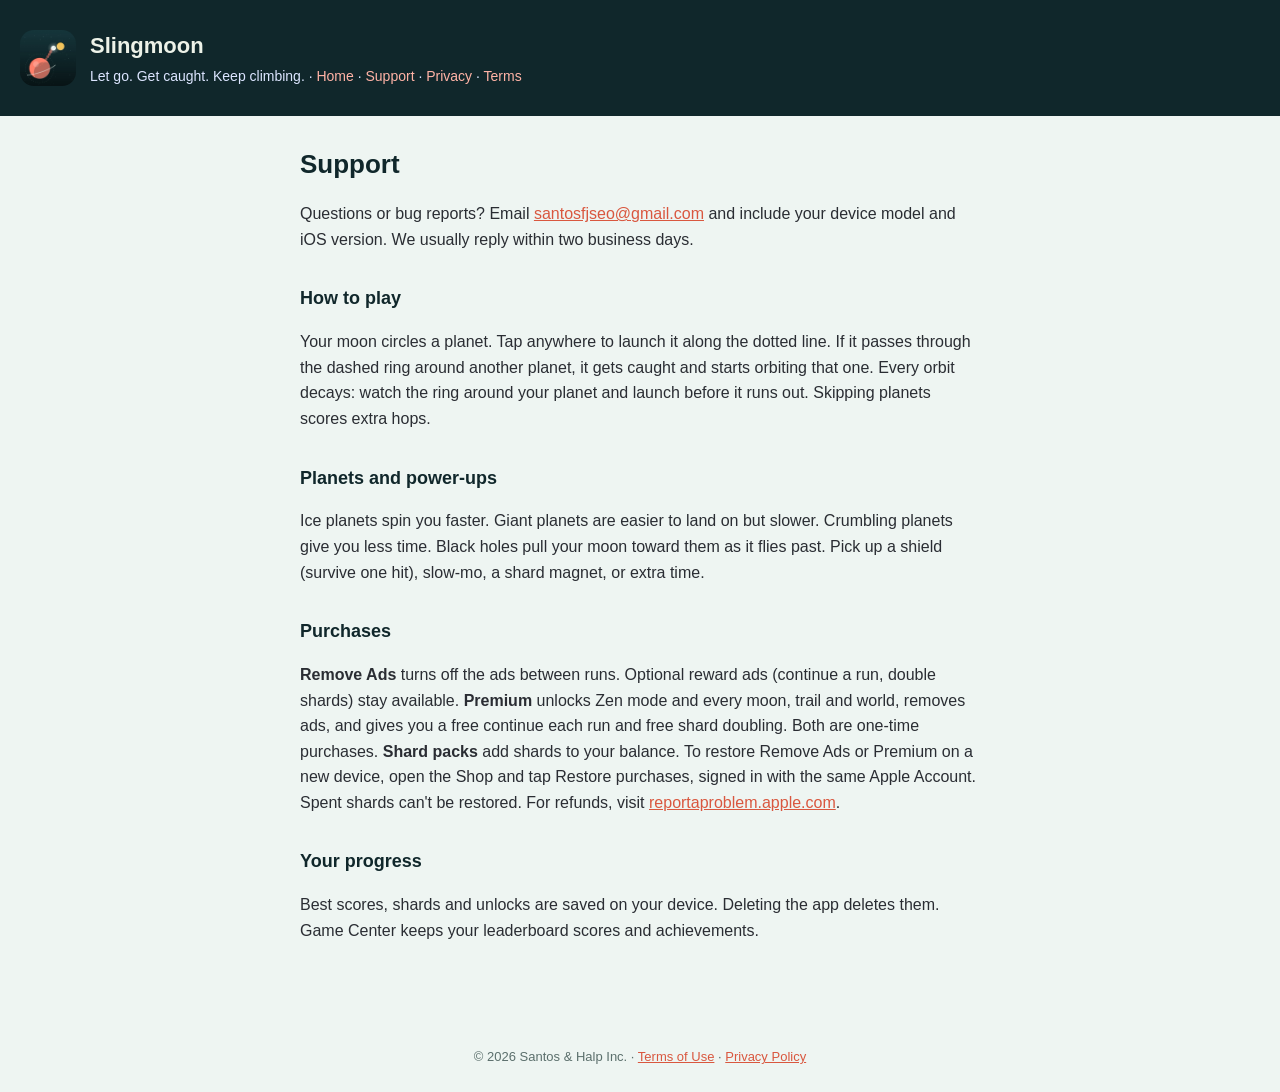
==== support.html @ 60c96d05 "Slingmoon site" ====
<!doctype html><html lang="en"><head><meta charset="utf-8"><meta name="viewport" content="width=device-width,initial-scale=1"><link rel="stylesheet" href="style.css"><link rel="icon" href="icon.png"><title>Support · Slingmoon</title></head><body>
<header><div class="wrap"><img src="icon.png" alt=""><div><h1>Slingmoon</h1><p>Let go. Get caught. Keep climbing. · <a href="index.html">Home</a> · <a href="support.html">Support</a> · <a href="privacy.html">Privacy</a> · <a href="terms.html">Terms</a></p></div></div></header><main>
<h2>Support</h2>
<p>Questions or bug reports? Email <a href="mailto:santosfjseo@gmail.com?subject=Slingmoon%20support">santosfjseo@gmail.com</a> and include your device model and iOS version. We usually reply within two business days.</p>
<h3>How to play</h3>
<p>Your moon circles a planet. Tap anywhere to launch it along the dotted line. If it passes through the dashed ring around another planet, it gets caught and starts orbiting that one. Every orbit decays: watch the ring around your planet and launch before it runs out. Skipping planets scores extra hops.</p>
<h3>Planets and power-ups</h3>
<p>Ice planets spin you faster. Giant planets are easier to land on but slower. Crumbling planets give you less time. Black holes pull your moon toward them as it flies past. Pick up a shield (survive one hit), slow-mo, a shard magnet, or extra time.</p>
<h3>Purchases</h3>
<p><strong>Remove Ads</strong> turns off the ads between runs. Optional reward ads (continue a run, double shards) stay available. <strong>Premium</strong> unlocks Zen mode and every moon, trail and world, removes ads, and gives you a free continue each run and free shard doubling. Both are one-time purchases. <strong>Shard packs</strong> add shards to your balance. To restore Remove Ads or Premium on a new device, open the Shop and tap Restore purchases, signed in with the same Apple Account. Spent shards can't be restored. For refunds, visit <a href="https://reportaproblem.apple.com">reportaproblem.apple.com</a>.</p>
<h3>Your progress</h3>
<p>Best scores, shards and unlocks are saved on your device. Deleting the app deletes them. Game Center keeps your leaderboard scores and achievements.</p>
</main><footer>© 2026 Santos &amp; Halp Inc. · <a href="terms.html">Terms of Use</a> · <a href="privacy.html">Privacy Policy</a></footer></body></html>
---- style.css ----
:root{--bg:#EEF5F2;--card:#fff;--ink:#10272B;--dim:#5B6F6C;--line:#D2E0DC;--teal:#D9573F;--sage:#FFB3A6;--night:#10272B}
*{box-sizing:border-box}body{margin:0;background:var(--bg);color:var(--ink);font:16px/1.6 -apple-system,BlinkMacSystemFont,"Segoe UI",Helvetica,Arial,sans-serif}
header{background:var(--night);color:#EDF2E8;padding:28px 20px}header .wrap{display:flex;align-items:center;gap:14px}
header img{width:56px;height:56px;border-radius:14px}header h1{font-size:22px;margin:0}header p{margin:2px 0 0;color:#DCE5FF;font-size:14px}
header a{color:var(--sage);text-decoration:none}
main{max-width:720px;margin:0 auto;padding:28px 20px 64px}h2{font-size:26px;margin:0 0 8px}h3{font-size:18px;margin:32px 0 6px}
.updated{color:var(--dim);font-size:14px;margin:0 0 24px}p,li{color:#2A2D33}a{color:var(--teal)}
footer{color:var(--dim);font-size:13px;text-align:center;padding:24px}
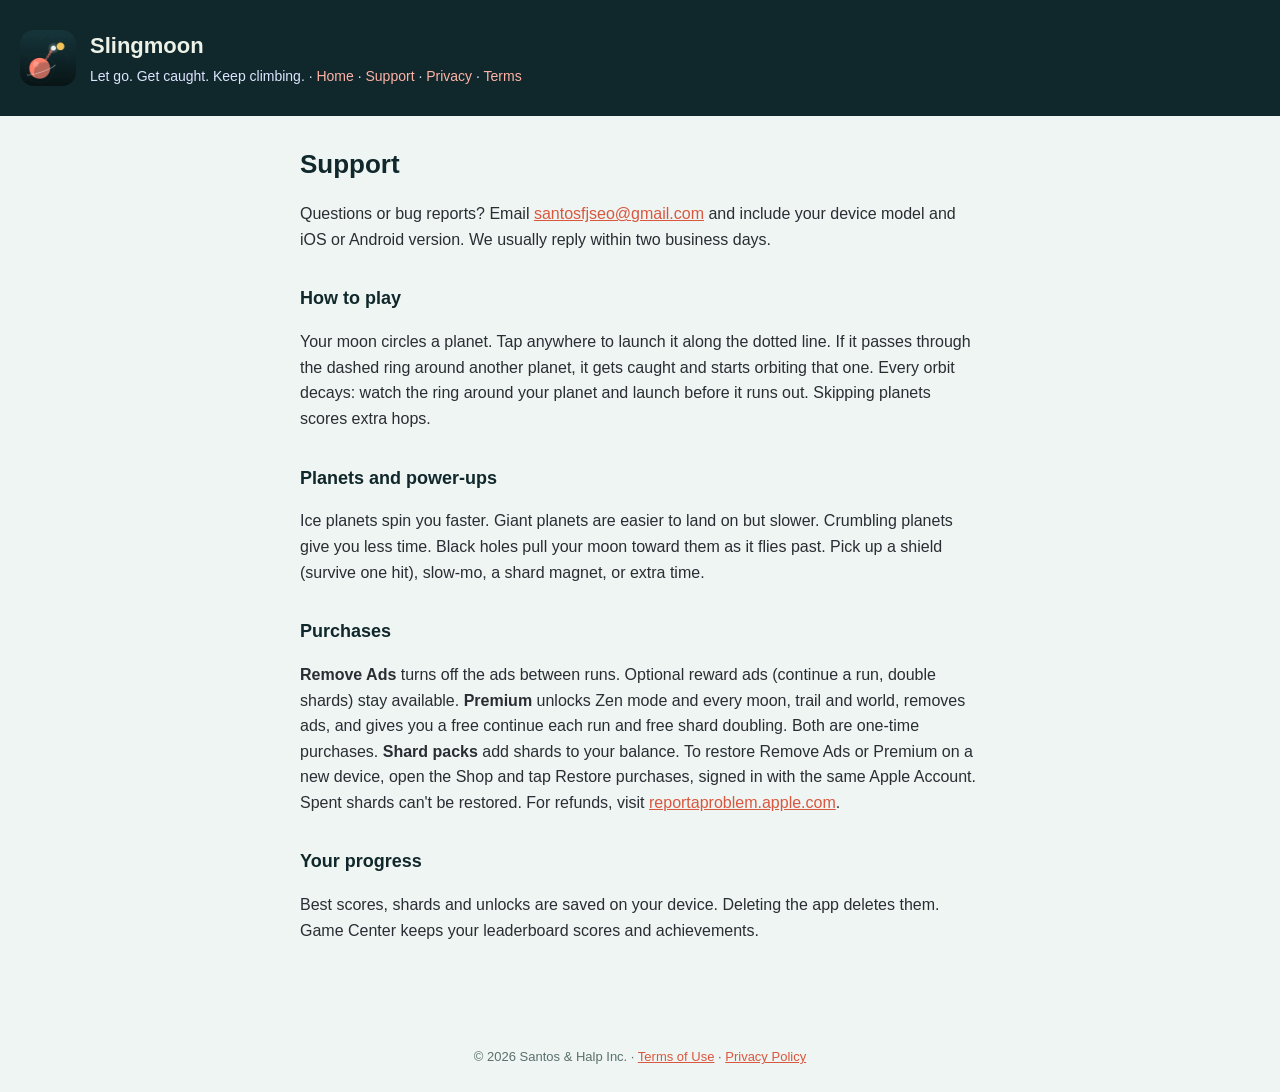
==== commit bbb3eb7d: "Cover the Android version in privacy, terms and support" ====
--- a/support.html
+++ b/support.html
@@ -1,7 +1,7 @@
 <!doctype html><html lang="en"><head><meta charset="utf-8"><meta name="viewport" content="width=device-width,initial-scale=1"><link rel="stylesheet" href="style.css"><link rel="icon" href="icon.png"><title>Support · Slingmoon</title></head><body>
 <header><div class="wrap"><img src="icon.png" alt=""><div><h1>Slingmoon</h1><p>Let go. Get caught. Keep climbing. · <a href="index.html">Home</a> · <a href="support.html">Support</a> · <a href="privacy.html">Privacy</a> · <a href="terms.html">Terms</a></p></div></div></header><main>
 <h2>Support</h2>
-<p>Questions or bug reports? Email <a href="mailto:santosfjseo@gmail.com?subject=Slingmoon%20support">santosfjseo@gmail.com</a> and include your device model and iOS version. We usually reply within two business days.</p>
+<p>Questions or bug reports? Email <a href="mailto:santosfjseo@gmail.com?subject=Slingmoon%20support">santosfjseo@gmail.com</a> and include your device model and iOS or Android version. We usually reply within two business days.</p>
 <h3>How to play</h3>
 <p>Your moon circles a planet. Tap anywhere to launch it along the dotted line. If it passes through the dashed ring around another planet, it gets caught and starts orbiting that one. Every orbit decays: watch the ring around your planet and launch before it runs out. Skipping planets scores extra hops.</p>
 <h3>Planets and power-ups</h3>
